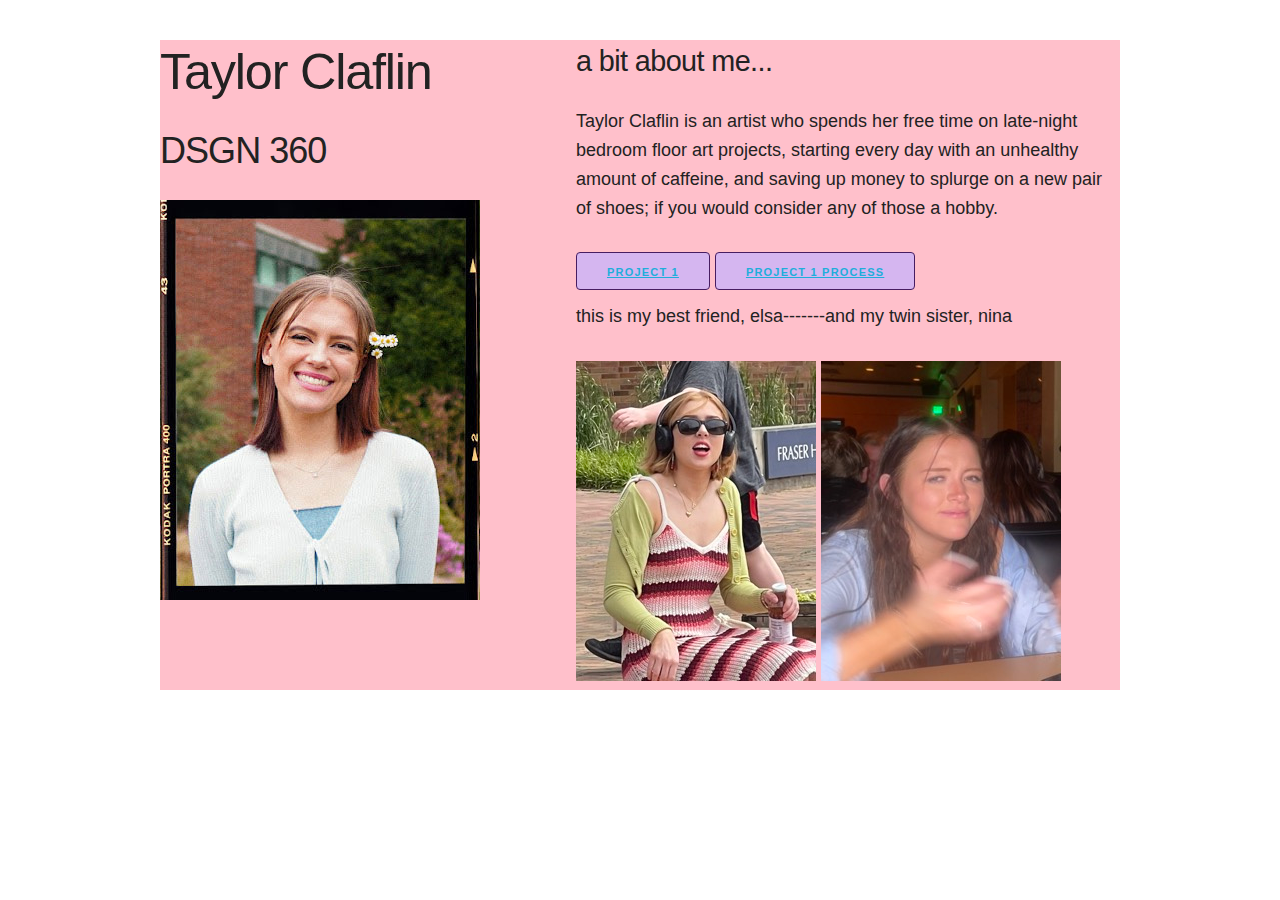
==== index.html @ 24bbd6bc "Update index.html" ====
<!DOCTYPE html>
<html lang="language-en">
<head>
    <meta charset="UTF-8">
        <title>Taylor Claflin</title>
        <link href="stylesheet.css" type="text/css" rel="stylesheet">
        <link href="normalize.css" type="text/css" rel="stylesheet">
        <link href="skeleton.css" type="text/css" rel="stylesheet">
        <link rel="preconnect" href="https://fonts.gstatic.com">
<link href="https://fonts.googleapis.com/css2?
family=Roboto&display=swap" rel="stylesheet">
</head>
<style>
    html {
        margin-top: 40px;
        font-size: 12px;
    }
        .button.button-resume,
        button.button-resume,
        input[type="submit"].button-resume,
        input[type="reset"].button-resume,
        input[type="button"].button-resume {
        color: #FFF;
        background-color: #d5b6f0;
        border-color: #471d61
; }
        .button.button-resume:hover,
        button.button-resume:hover,
        input[type="submit"].button-resume:hover,
        input[type="reset"].button-resume:hover,
        input[type="button"].button-resume:hover,
        .button.button-resume:focus,
        button.button-resume:focus,
        input[type="submit"].button-resume:focus,
        input[type="reset"].button-resume:focus,
        input[type="button"].button-resume:focus {
        color: #FFF;
        background-color: #1efc43;
        border-color: #1efc43; }
</style> 
<body>
    <div class="container" style="background: pink">

            <div class="five columns">
               <h2> Taylor Claflin </h2>
               <h4> DSGN 360 </h4>
               <img src="Images/Professional-Photo.jpg">
               
            </div>
            <div class="seven columns">
                <h5> a bit about me...</h5>
                <p>Taylor Claflin is an artist who spends her free time on late-night bedroom floor art projects, starting every day with an unhealthy amount of caffeine, and saving up money to splurge on a new pair of shoes; if you would consider any of those a hobby. </p>
                <button class="button-resume"> <a href="https://www.figma.com/proto/qqR4hTw444zZZbTWoKDu2V/DSGN-360-Demo?page-id=0%3A1&node-id=19%3A4&viewport=-110%2C438%2C0.11&scaling=scale-down&starting-point-node-id=19%3A4">Project 1</a></button>
            <button class="button-resume"> <a href="Lighthouse Mission Ministries - Case Study.pdf">Project 1 Process</a></button>
            <p>this is my best friend, elsa-------and my twin sister, nina</p>

            <img src="Images/Elsa.jpeg">
            <img src="Images/Nina.jpeg">
        </div>
        </div>
    </div>
    </body>
</html>
---- stylesheet.css ----
body {
    font-family: ‘Roboto’, sans-serif;
}
h1 {
    padding-top: 3%;
}
img {
    position: relative;
}
nav {
    position: fixed;
    top: 0;
    left: 0;
    width: 100%;
    background: pink;
    
}
ul {
    list-style-type: none;
}
li {
    display: inline;
    padding: 1em;
    white-space: nowrap;
}
---- skeleton.css ----
/*
* Skeleton V2.0.4
* Copyright 2014, Dave Gamache
* www.getskeleton.com
* Free to use under the MIT license.
* http://www.opensource.org/licenses/mit-license.php
* 12/29/2014
*/


/* Table of contents
––––––––––––––––––––––––––––––––––––––––––––––––––
- Grid
- Base Styles
- Typography
- Links
- Buttons
- Forms
- Lists
- Code
- Tables
- Spacing
- Utilities
- Clearing
- Media Queries
*/


/* Grid
–––––––––––––––––––––––––––––––––––––––––––––––––– */
.container {
  position: relative;
  width: 100%;
  max-width: 960px;
  margin: 0 auto;
  padding: 0 20px;
  box-sizing: border-box; }
.column,
.columns {
  width: 100%;
  float: left;
  box-sizing: border-box; }

/* For devices larger than 400px */
@media (min-width: 400px) {
  .container {
    width: 85%;
    padding: 0; }
}

/* For devices larger than 550px */
@media (min-width: 550px) {
  .container {
    width: 80%; }
  .column,
  .columns {
    margin-left: 4%; }
  .column:first-child,
  .columns:first-child {
    margin-left: 0; }

  .one.column,
  .one.columns                    { width: 4.66666666667%; }
  .two.columns                    { width: 13.3333333333%; }
  .three.columns                  { width: 22%;            }
  .four.columns                   { width: 30.6666666667%; }
  .five.columns                   { width: 39.3333333333%; }
  .six.columns                    { width: 48%;            }
  .seven.columns                  { width: 56.6666666667%; }
  .eight.columns                  { width: 65.3333333333%; }
  .nine.columns                   { width: 74.0%;          }
  .ten.columns                    { width: 82.6666666667%; }
  .eleven.columns                 { width: 91.3333333333%; }
  .twelve.columns                 { width: 100%; margin-left: 0; }

  .one-third.column               { width: 30.6666666667%; }
  .two-thirds.column              { width: 65.3333333333%; }

  .one-half.column                { width: 48%; }

  /* Offsets */
  .offset-by-one.column,
  .offset-by-one.columns          { margin-left: 8.66666666667%; }
  .offset-by-two.column,
  .offset-by-two.columns          { margin-left: 17.3333333333%; }
  .offset-by-three.column,
  .offset-by-three.columns        { margin-left: 26%;            }
  .offset-by-four.column,
  .offset-by-four.columns         { margin-left: 34.6666666667%; }
  .offset-by-five.column,
  .offset-by-five.columns         { margin-left: 43.3333333333%; }
  .offset-by-six.column,
  .offset-by-six.columns          { margin-left: 52%;            }
  .offset-by-seven.column,
  .offset-by-seven.columns        { margin-left: 60.6666666667%; }
  .offset-by-eight.column,
  .offset-by-eight.columns        { margin-left: 69.3333333333%; }
  .offset-by-nine.column,
  .offset-by-nine.columns         { margin-left: 78.0%;          }
  .offset-by-ten.column,
  .offset-by-ten.columns          { margin-left: 86.6666666667%; }
  .offset-by-eleven.column,
  .offset-by-eleven.columns       { margin-left: 95.3333333333%; }

  .offset-by-one-third.column,
  .offset-by-one-third.columns    { margin-left: 34.6666666667%; }
  .offset-by-two-thirds.column,
  .offset-by-two-thirds.columns   { margin-left: 69.3333333333%; }

  .offset-by-one-half.column,
  .offset-by-one-half.columns     { margin-left: 52%; }

}


/* Base Styles
–––––––––––––––––––––––––––––––––––––––––––––––––– */
/* NOTE
html is set to 62.5% so that all the REM measurements throughout Skeleton
are based on 10px sizing. So basically 1.5rem = 15px :) */
html {
  font-size: 62.5%; }
body {
  font-size: 1.5em; /* currently ems cause chrome bug misinterpreting rems on body element */
  line-height: 1.6;
  font-weight: 400;
  font-family: "Raleway", "HelveticaNeue", "Helvetica Neue", Helvetica, Arial, sans-serif;
  color: #222; }


/* Typography
–––––––––––––––––––––––––––––––––––––––––––––––––– */
h1, h2, h3, h4, h5, h6 {
  margin-top: 0;
  margin-bottom: 2rem;
  font-weight: 300; }
h1 { font-size: 4.0rem; line-height: 1.2;  letter-spacing: -.1rem;}
h2 { font-size: 3.6rem; line-height: 1.25; letter-spacing: -.1rem; }
h3 { font-size: 3.0rem; line-height: 1.3;  letter-spacing: -.1rem; }
h4 { font-size: 2.4rem; line-height: 1.35; letter-spacing: -.08rem; }
h5 { font-size: 1.8rem; line-height: 1.5;  letter-spacing: -.05rem; }
h6 { font-size: 1.5rem; line-height: 1.6;  letter-spacing: 0; }

/* Larger than phablet */
@media (min-width: 550px) {
  h1 { font-size: 5.0rem; }
  h2 { font-size: 4.2rem; }
  h3 { font-size: 3.6rem; }
  h4 { font-size: 3.0rem; }
  h5 { font-size: 2.4rem; }
  h6 { font-size: 1.5rem; }
}

p {
  margin-top: 0; }


/* Links
–––––––––––––––––––––––––––––––––––––––––––––––––– */
a {
  color: #1EAEDB; }
a:hover {
  color: #0FA0CE; }


/* Buttons
–––––––––––––––––––––––––––––––––––––––––––––––––– */
.button,
button,
input[type="submit"],
input[type="reset"],
input[type="button"] {
  display: inline-block;
  height: 38px;
  padding: 0 30px;
  color: #555;
  text-align: center;
  font-size: 11px;
  font-weight: 600;
  line-height: 38px;
  letter-spacing: .1rem;
  text-transform: uppercase;
  text-decoration: none;
  white-space: nowrap;
  background-color: transparent;
  border-radius: 4px;
  border: 1px solid #bbb;
  cursor: pointer;
  box-sizing: border-box; }
.button:hover,
button:hover,
input[type="submit"]:hover,
input[type="reset"]:hover,
input[type="button"]:hover,
.button:focus,
button:focus,
input[type="submit"]:focus,
input[type="reset"]:focus,
input[type="button"]:focus {
  color: #333;
  border-color: #888;
  outline: 0; }
.button.button-primary,
button.button-primary,
input[type="submit"].button-primary,
input[type="reset"].button-primary,
input[type="button"].button-primary {
  color: #FFF;
  background-color: #33C3F0;
  border-color: #33C3F0; }
.button.button-primary:hover,
button.button-primary:hover,
input[type="submit"].button-primary:hover,
input[type="reset"].button-primary:hover,
input[type="button"].button-primary:hover,
.button.button-primary:focus,
button.button-primary:focus,
input[type="submit"].button-primary:focus,
input[type="reset"].button-primary:focus,
input[type="button"].button-primary:focus {
  color: #FFF;
  background-color: #1EAEDB;
  border-color: #1EAEDB; }


/* Forms
–––––––––––––––––––––––––––––––––––––––––––––––––– */
input[type="email"],
input[type="number"],
input[type="search"],
input[type="text"],
input[type="tel"],
input[type="url"],
input[type="password"],
textarea,
select {
  height: 38px;
  padding: 6px 10px; /* The 6px vertically centers text on FF, ignored by Webkit */
  background-color: #fff;
  border: 1px solid #D1D1D1;
  border-radius: 4px;
  box-shadow: none;
  box-sizing: border-box; }
/* Removes awkward default styles on some inputs for iOS */
input[type="email"],
input[type="number"],
input[type="search"],
input[type="text"],
input[type="tel"],
input[type="url"],
input[type="password"],
textarea {
  -webkit-appearance: none;
     -moz-appearance: none;
          appearance: none; }
textarea {
  min-height: 65px;
  padding-top: 6px;
  padding-bottom: 6px; }
input[type="email"]:focus,
input[type="number"]:focus,
input[type="search"]:focus,
input[type="text"]:focus,
input[type="tel"]:focus,
input[type="url"]:focus,
input[type="password"]:focus,
textarea:focus,
select:focus {
  border: 1px solid #33C3F0;
  outline: 0; }
label,
legend {
  display: block;
  margin-bottom: .5rem;
  font-weight: 600; }
fieldset {
  padding: 0;
  border-width: 0; }
input[type="checkbox"],
input[type="radio"] {
  display: inline; }
label > .label-body {
  display: inline-block;
  margin-left: .5rem;
  font-weight: normal; }


/* Lists
–––––––––––––––––––––––––––––––––––––––––––––––––– */
ul {
  list-style: circle inside; }
ol {
  list-style: decimal inside; }
ol, ul {
  padding-left: 0;
  margin-top: 0; }
ul ul,
ul ol,
ol ol,
ol ul {
  margin: 1.5rem 0 1.5rem 3rem;
  font-size: 90%; }
li {
  margin-bottom: 1rem; }


/* Code
–––––––––––––––––––––––––––––––––––––––––––––––––– */
code {
  padding: .2rem .5rem;
  margin: 0 .2rem;
  font-size: 90%;
  white-space: nowrap;
  background: #F1F1F1;
  border: 1px solid #E1E1E1;
  border-radius: 4px; }
pre > code {
  display: block;
  padding: 1rem 1.5rem;
  white-space: pre; }


/* Tables
–––––––––––––––––––––––––––––––––––––––––––––––––– */
th,
td {
  padding: 12px 15px;
  text-align: left;
  border-bottom: 1px solid #E1E1E1; }
th:first-child,
td:first-child {
  padding-left: 0; }
th:last-child,
td:last-child {
  padding-right: 0; }


/* Spacing
–––––––––––––––––––––––––––––––––––––––––––––––––– */
button,
.button {
  margin-bottom: 1rem; }
input,
textarea,
select,
fieldset {
  margin-bottom: 1.5rem; }
pre,
blockquote,
dl,
figure,
table,
p,
ul,
ol,
form {
  margin-bottom: 2.5rem; }


/* Utilities
–––––––––––––––––––––––––––––––––––––––––––––––––– */
.u-full-width {
  width: 100%;
  box-sizing: border-box; }
.u-max-full-width {
  max-width: 100%;
  box-sizing: border-box; }
.u-pull-right {
  float: right; }
.u-pull-left {
  float: left; }


/* Misc
–––––––––––––––––––––––––––––––––––––––––––––––––– */
hr {
  margin-top: 3rem;
  margin-bottom: 3.5rem;
  border-width: 0;
  border-top: 1px solid #E1E1E1; }


/* Clearing
–––––––––––––––––––––––––––––––––––––––––––––––––– */

/* Self Clearing Goodness */
.container:after,
.row:after,
.u-cf {
  content: "";
  display: table;
  clear: both; }


/* Media Queries
–––––––––––––––––––––––––––––––––––––––––––––––––– */
/*
Note: The best way to structure the use of media queries is to create the queries
near the relevant code. For example, if you wanted to change the styles for buttons
on small devices, paste the mobile query code up in the buttons section and style it
there.
*/


/* Larger than mobile */
@media (min-width: 400px) {}

/* Larger than phablet (also point when grid becomes active) */
@media (min-width: 550px) {}

/* Larger than tablet */
@media (min-width: 750px) {}

/* Larger than desktop */
@media (min-width: 1000px) {}

/* Larger than Desktop HD */
@media (min-width: 1200px) {}
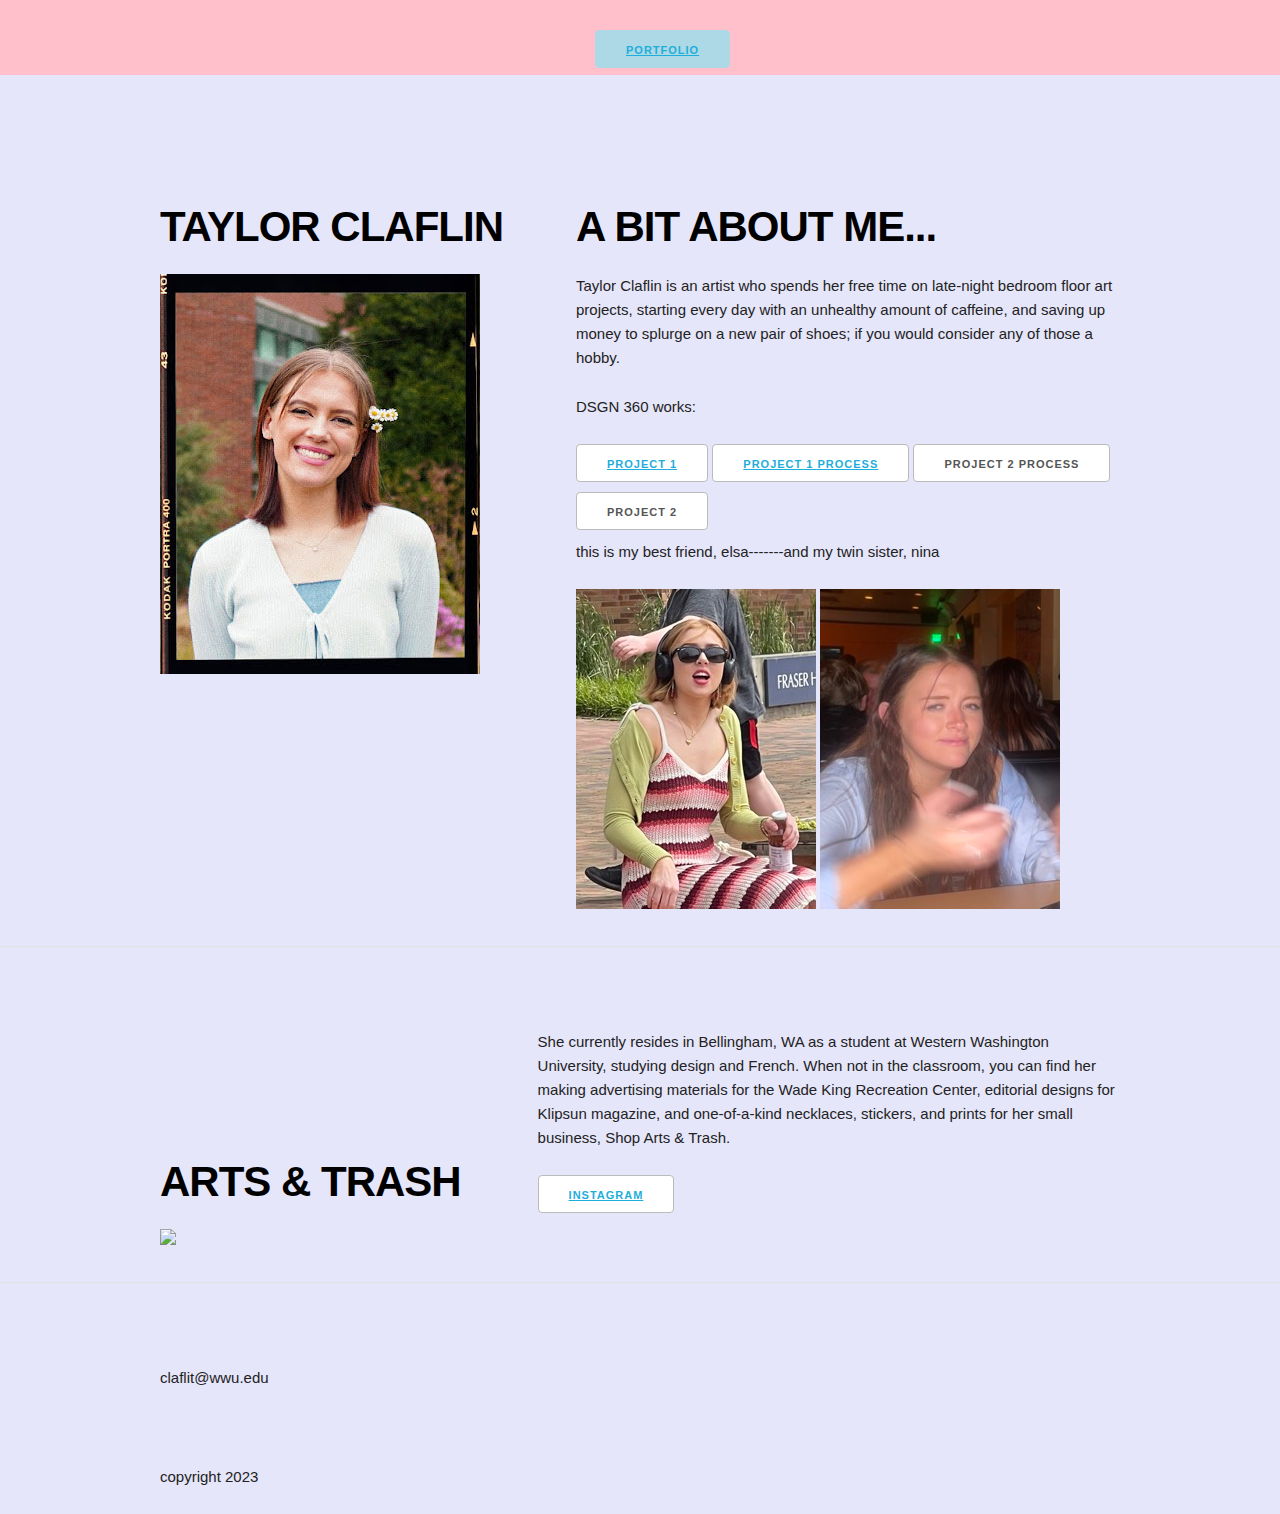
==== commit 1bd1e646: "t" ====
--- a/index.html
+++ b/index.html
@@ -3,62 +3,71 @@
 <head>
     <meta charset="UTF-8">
         <title>Taylor Claflin</title>
-        <link href="stylesheet.css" type="text/css" rel="stylesheet">
         <link href="normalize.css" type="text/css" rel="stylesheet">
         <link href="skeleton.css" type="text/css" rel="stylesheet">
-        <link rel="preconnect" href="https://fonts.gstatic.com">
-<link href="https://fonts.googleapis.com/css2?
-family=Roboto&display=swap" rel="stylesheet">
+        <link href="stylesheet.css" type="text/css" rel="stylesheet">
 </head>
 <style>
-    html {
-        margin-top: 40px;
-        font-size: 12px;
-    }
-        .button.button-resume,
-        button.button-resume,
-        input[type="submit"].button-resume,
-        input[type="reset"].button-resume,
-        input[type="button"].button-resume {
-        color: #FFF;
-        background-color: #d5b6f0;
-        border-color: #471d61
-; }
-        .button.button-resume:hover,
-        button.button-resume:hover,
-        input[type="submit"].button-resume:hover,
-        input[type="reset"].button-resume:hover,
-        input[type="button"].button-resume:hover,
-        .button.button-resume:focus,
-        button.button-resume:focus,
-        input[type="submit"].button-resume:focus,
-        input[type="reset"].button-resume:focus,
-        input[type="button"].button-resume:focus {
-        color: #FFF;
-        background-color: #1efc43;
-        border-color: #1efc43; }
+    
+ 
+ 
 </style> 
 <body>
-    <div class="container" style="background: pink">
-
+    <header class="row">
+        <nav>
+            <ul>
+                <div class="buttoncontainer"> 
+                        <button class="button-primary"> <a href="https://taylorclaflin.com/portfolio" target="_blank">portfolio</a> </button>
+                </div>  
+            </ul>
+        </nav>
+        </header>
+    <div class="container">
+        <div class="rows">
             <div class="five columns">
-               <h2> Taylor Claflin </h2>
-               <h4> DSGN 360 </h4>
+               <h2 id="animName"> <strong> Taylor Claflin </strong></h2>
                <img src="Images/Professional-Photo.jpg">
+            </div>
+            <div class="seven columns">
+                <h2 id="bio">a bit about me...</h2>
+                <p>Taylor Claflin is an artist who spends her free time on late-night bedroom floor art projects, starting every day with an unhealthy amount of caffeine, and saving up money to splurge on a new pair of shoes; if you would consider any of those a hobby. 
+                </p>
+                <p>DSGN 360 works:</p>
+                <button class="button-submit"> <a href="https://www.figma.com/proto/qqR4hTw444zZZbTWoKDu2V/DSGN-360-Demo?page-id=0%3A1&node-id=19%3A4&viewport=-110%2C438%2C0.11&scaling=scale-down&starting-point-node-id=19%3A4">Project 1</a></button>
+                <button class="button-resume"> <a href="Lighthouse Mission Ministries - Case Study.pdf">Project 1 Process</a></button>
+                <button class="button-submit">project 2 process</button>
+                    <button class="button-submit">project 2</button>
+                <p>this is my best friend, elsa-------and my twin sister, nina</p>
+            <img src="Images/Elsa.jpeg">
+            <img src="Images/Nina.jpeg">
+             </div>
+        </div>
+    </div>
+    <hr>
+    <br><br>
+    <div class="container">
+        <div class="rows">
+            <div class="five columns">
+                <h2> <strong> Arts & Trash </strong></h2>
+                <img id="one" src="Images/Fair Small.jpeg">
                
             </div>
-            <div class="seven columns">
-                <h5> a bit about me...</h5>
-                <p>Taylor Claflin is an artist who spends her free time on late-night bedroom floor art projects, starting every day with an unhealthy amount of caffeine, and saving up money to splurge on a new pair of shoes; if you would consider any of those a hobby. </p>
-                <button class="button-resume"> <a href="https://www.figma.com/proto/qqR4hTw444zZZbTWoKDu2V/DSGN-360-Demo?page-id=0%3A1&node-id=19%3A4&viewport=-110%2C438%2C0.11&scaling=scale-down&starting-point-node-id=19%3A4">Project 1</a></button>
-            <button class="button-resume"> <a href="Lighthouse Mission Ministries - Case Study.pdf">Project 1 Process</a></button>
-            <p>this is my best friend, elsa-------and my twin sister, nina</p>
-
-            <img src="Images/Elsa.jpeg">
-            <img src="Images/Nina.jpeg">
+                <div class="seven columns"></div>
+                    <p>She currently resides in Bellingham, WA as a student at Western Washington University, studying design and French. When not in the classroom, you can find her making advertising materials for the Wade King Recreation Center, editorial designs for Klipsun magazine, and one-of-a-kind necklaces, stickers, and prints for her small business, Shop Arts & Trash. </p>
+                <button class="button-resume"> <a href="http://www.instagram.com/shopartsandtrashf">instagram</a></button>
+            </div>
         </div>
+    <hr>
+    <br><br>
+    <div class="container">
+        <div class="rows">
+            <div class="five columns">
+                <footer> claflit@wwu.edu</footer>
+                <p> copyright 2023</p>
+                </div>
+            </div>
         </div>
-    </div>
+   
     </body>
 </html>
         --- a/skeleton.css
+++ b/skeleton.css
@@ -124,7 +124,7 @@
   font-size: 1.5em; /* currently ems cause chrome bug misinterpreting rems on body element */
   line-height: 1.6;
   font-weight: 400;
-  font-family: "Raleway", "HelveticaNeue", "Helvetica Neue", Helvetica, Arial, sans-serif;
+  font-family: 'Gill Sans', 'Gill Sans MT', Calibri, 'Trebuchet MS', sans-serif;
   color: #222; }
 
 
@@ -182,7 +182,7 @@
   text-transform: uppercase;
   text-decoration: none;
   white-space: nowrap;
-  background-color: transparent;
+  background-color: white;
   border-radius: 4px;
   border: 1px solid #bbb;
   cursor: pointer;
@@ -205,9 +205,9 @@
 input[type="submit"].button-primary,
 input[type="reset"].button-primary,
 input[type="button"].button-primary {
-  color: #FFF;
-  background-color: #33C3F0;
-  border-color: #33C3F0; }
+  color: white;
+  background-color: black;
+  border-color: black; }
 .button.button-primary:hover,
 button.button-primary:hover,
 input[type="submit"].button-primary:hover,
--- a/stylesheet.css
+++ b/stylesheet.css
@@ -1,27 +1,113 @@
+h2 {
+    font-family:'Gill Sans MT', 'Gill Sans', 'Gill Sans MT', Calibri, 'Trebuchet MS', sans-serif;
+    text-transform: uppercase;
+    font-weight: 800;
+    color: black;
+    transition: color 1s;
+    padding-top: 3em;
+    }
+    
+h2:hover {
+        color: hotpink;  
+        padding-top: em;
+    }
+    
 body {
-    font-family: ‘Roboto’, sans-serif;
+    padding-top: 5em;
+    background-color: lavender;
+    }
+nav {
+position: fixed;
+top: 0; 
+width: 100%;
+height: 5em;
+background-color: pink;
+z-index: 1;
 }
-h1 {
-    padding-top: 3%;
-}
-img {
-    position: relative;
-}
-nav {
-    position: fixed;
-    top: 0;
-    left: 0;
-    width: 100%;
-    background: pink;
-    
-}
-ul {
-    list-style-type: none;
-}
-li {
-    display: inline;
-    padding: 1em;
-    white-space: nowrap;
+footer {
+    padding-bottom: 5em;
 }
 
+.one {
+  border: 20px solid red;
+}
 
+.buttoncontainer {
+    animation: wiggle 2s linear infinite;
+      }
+      
+      /* Keyframes */
+      @keyframes wiggle {
+        0%, 7% {
+          transform: rotateZ(0);
+        }
+        15% {
+          transform: rotateZ(-15deg);
+        }
+        20% {
+          transform: rotateZ(10deg);
+        }
+        25% {
+          transform: rotateZ(-10deg);
+        }
+        30% {
+          transform: rotateZ(6deg);
+        }
+        35% {
+          transform: rotateZ(-4deg);
+        }
+        40%, 100% {
+          transform: rotateZ(0);
+        }
+      }
+      
+      
+      .buttoncontainer {
+        position: fixed;
+        left: calc(50% - 3em);
+        top: 2em;
+        
+        height: 4em;
+        width: 7em;
+        border: none;
+        border-radius: 0 0 1em 1em;
+        color: #fff;
+        font-family: Helvetica, Arial, Sans-serif;
+        font-size: 1em;
+        transform-origin: 50% 5em;
+      }
+
+
+
+.button.button-primary,
+button.button-primary,
+input[type="submit"].button-primary,
+input[type="reset"].button-primary,
+input[type="button"].button-primary {
+  color: #FFF;
+  background-color:  lightblue;
+  border-color: lightblue; }
+.button.button-primary:hover,
+button.button-primary:hover,
+input[type="submit"].button-primary:hover,
+input[type="reset"].button-primary:hover,
+input[type="button"].button-primary:hover,
+.button.button-primary:focus,
+button.button-primary:focus,
+input[type="submit"].button-primary:focus,
+input[type="reset"].button-primary:focus,
+input[type="button"].button-primary:focus {
+  color: #FFF;
+  background-color: #f235df;
+  border-color: #f235df; }
+
+
+
+
+
+
+
+
+
+
+
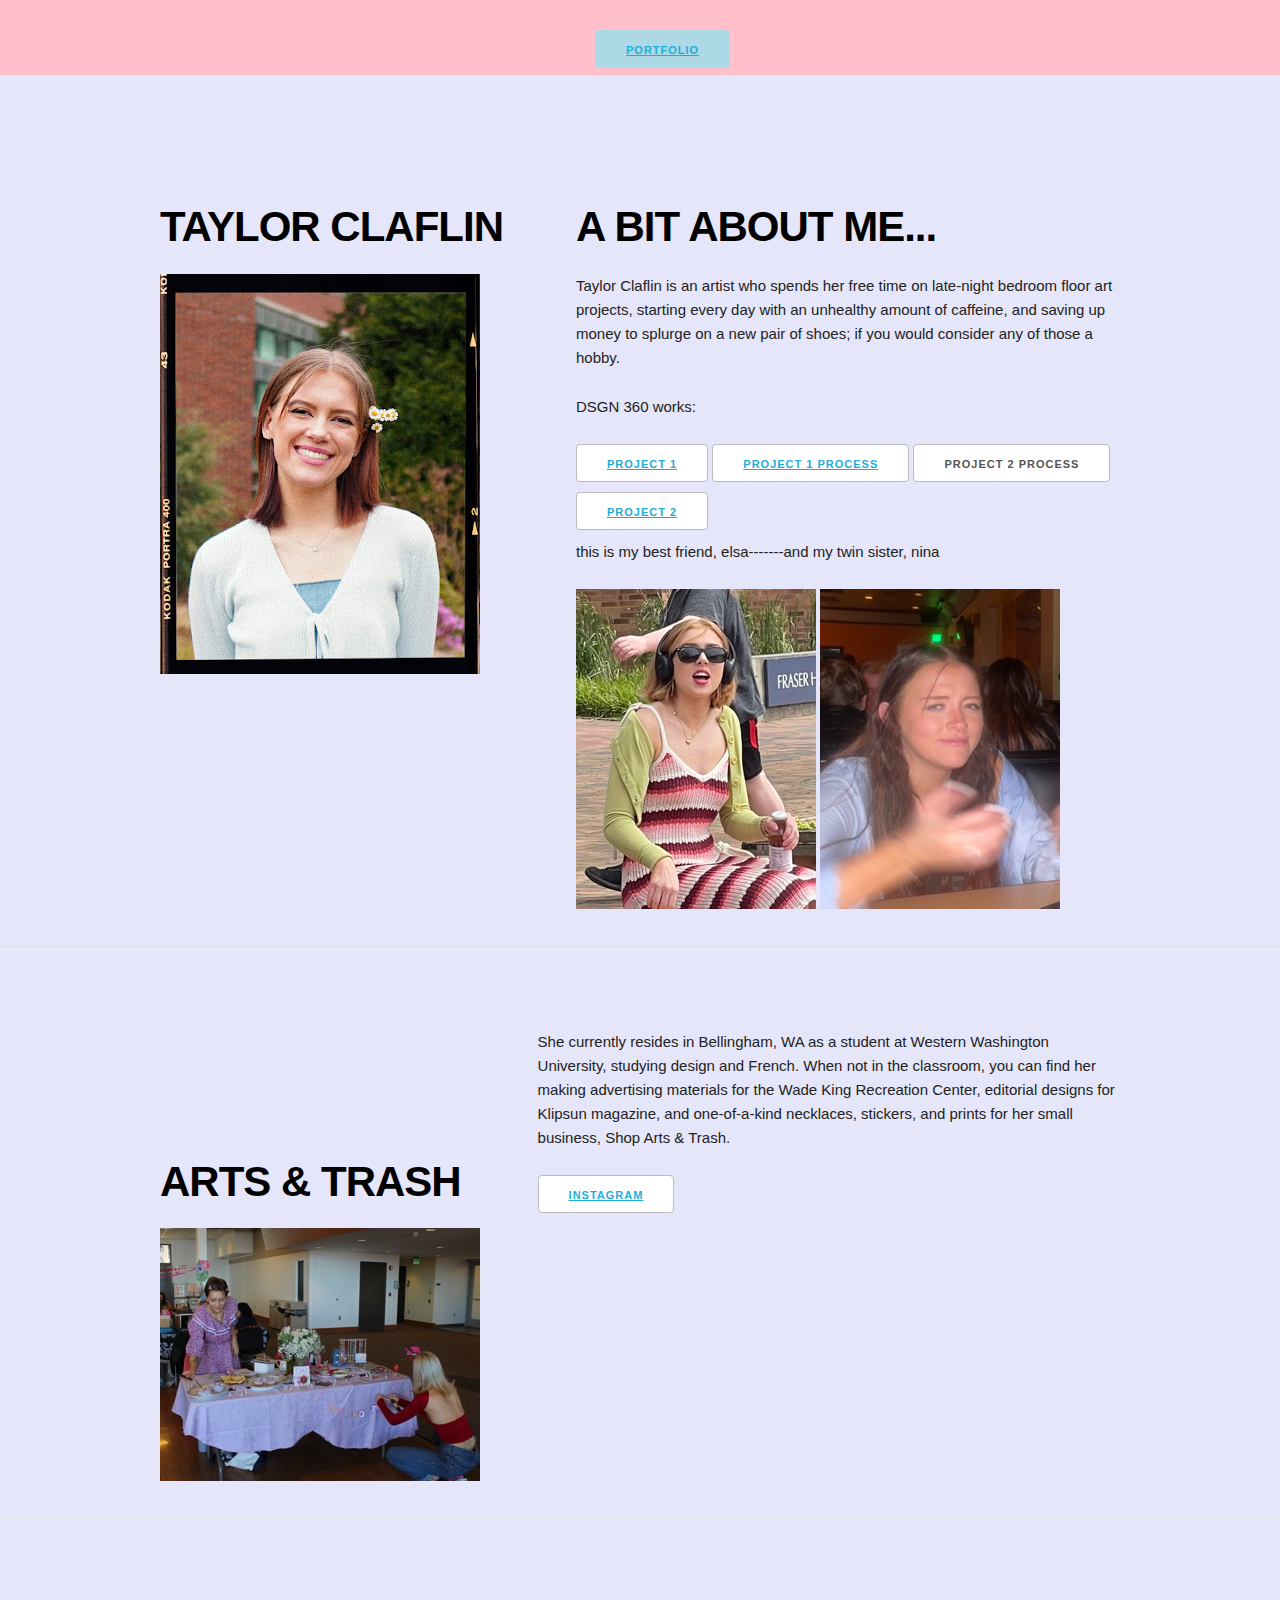
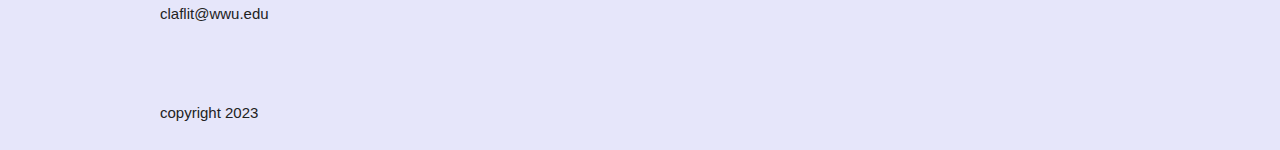
==== commit 9c87915d: "Update index.html" ====
--- a/index.html
+++ b/index.html
@@ -7,10 +7,8 @@
         <link href="skeleton.css" type="text/css" rel="stylesheet">
         <link href="stylesheet.css" type="text/css" rel="stylesheet">
 </head>
-<style>
-    
- 
- 
+
+
 </style> 
 <body>
     <header class="row">
@@ -36,7 +34,7 @@
                 <button class="button-submit"> <a href="https://www.figma.com/proto/qqR4hTw444zZZbTWoKDu2V/DSGN-360-Demo?page-id=0%3A1&node-id=19%3A4&viewport=-110%2C438%2C0.11&scaling=scale-down&starting-point-node-id=19%3A4">Project 1</a></button>
                 <button class="button-resume"> <a href="Lighthouse Mission Ministries - Case Study.pdf">Project 1 Process</a></button>
                 <button class="button-submit">project 2 process</button>
-                    <button class="button-submit">project 2</button>
+                    <button class="button-submit"><a href="file:///Users/taylorclaflin/Documents/GitHub/TaylorClaflin.github.io/Taylor2.html">project 2</a></button>
                 <p>this is my best friend, elsa-------and my twin sister, nina</p>
             <img src="Images/Elsa.jpeg">
             <img src="Images/Nina.jpeg">
@@ -70,4 +68,5 @@
    
     </body>
 </html>
-        +        
+
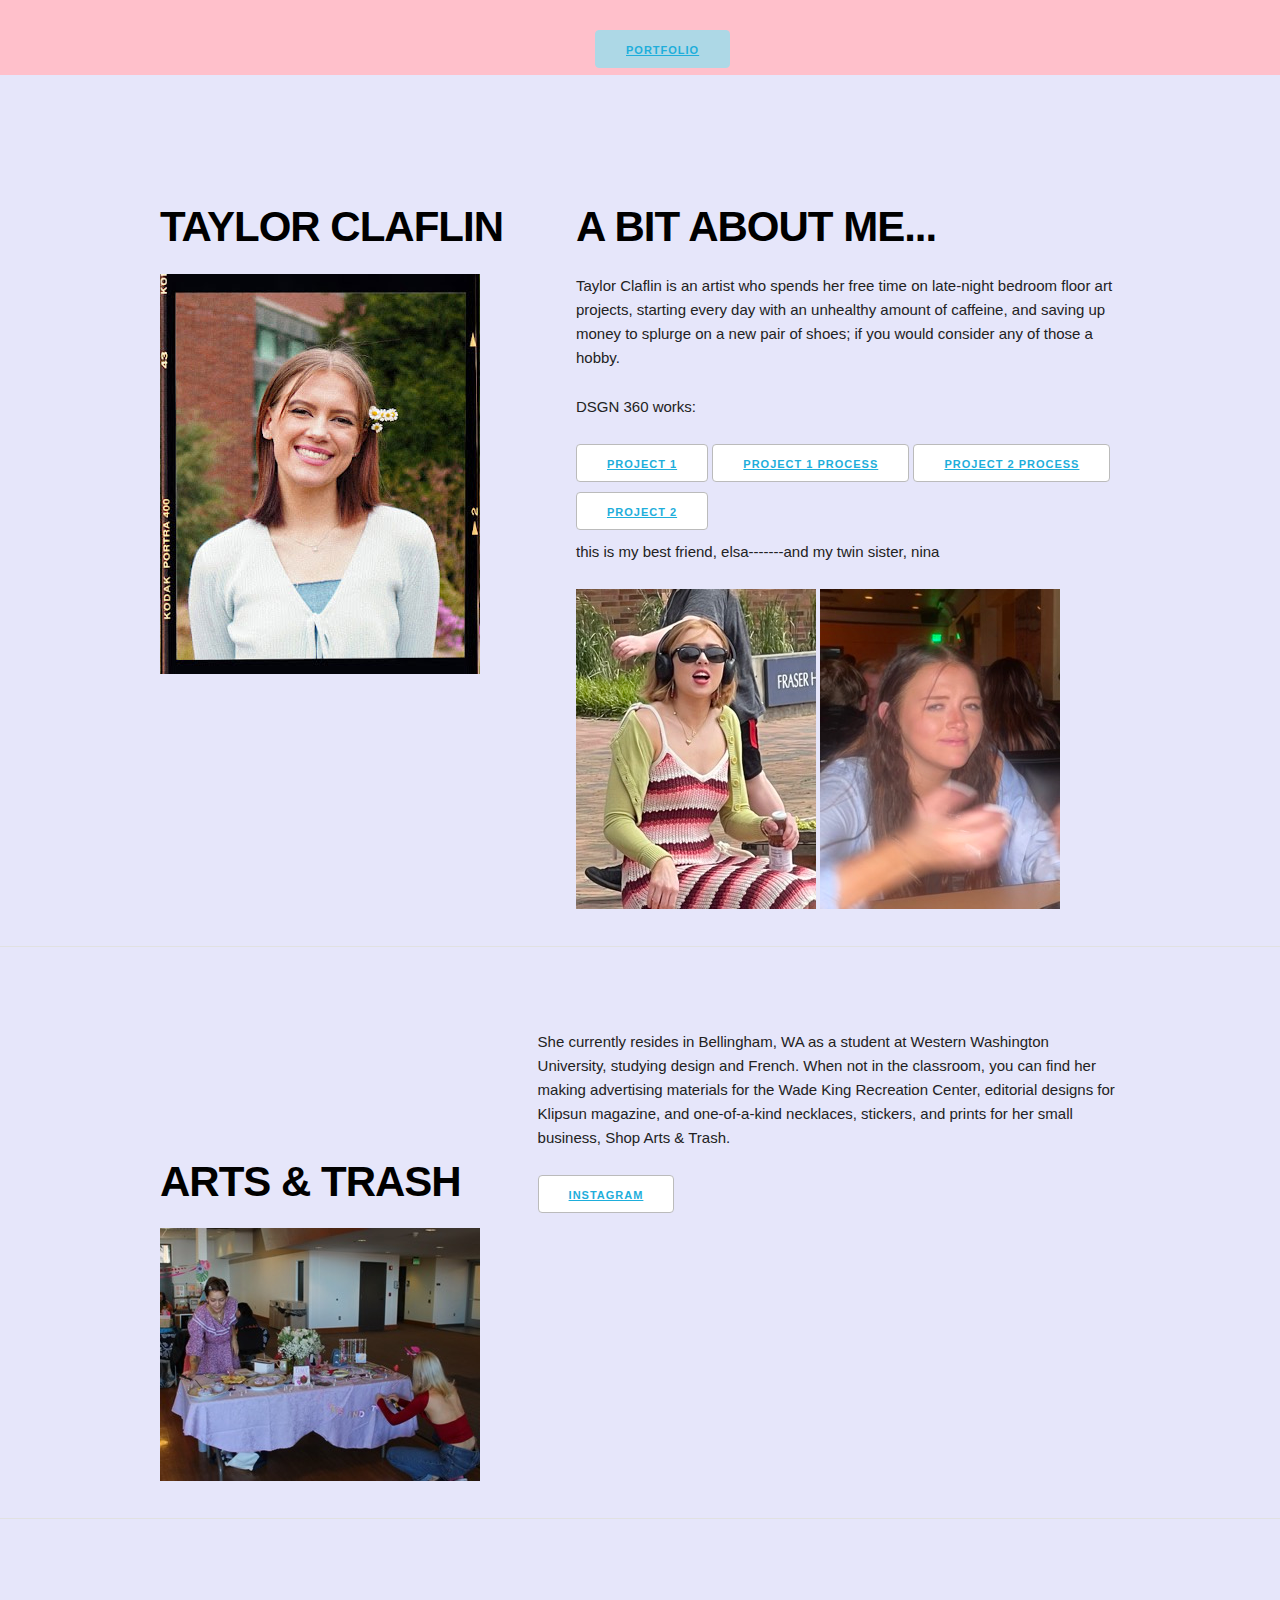
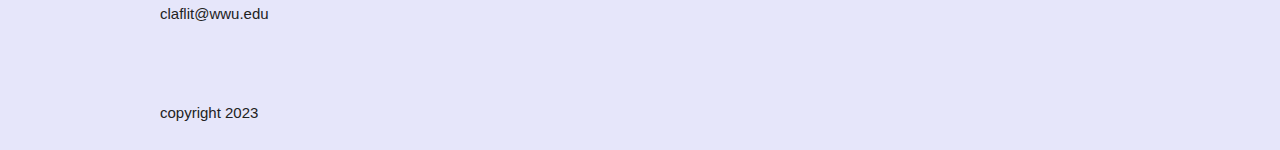
==== commit f427ef78: "Update index.html" ====
--- a/index.html
+++ b/index.html
@@ -33,8 +33,8 @@
                 <p>DSGN 360 works:</p>
                 <button class="button-submit"> <a href="https://www.figma.com/proto/qqR4hTw444zZZbTWoKDu2V/DSGN-360-Demo?page-id=0%3A1&node-id=19%3A4&viewport=-110%2C438%2C0.11&scaling=scale-down&starting-point-node-id=19%3A4">Project 1</a></button>
                 <button class="button-resume"> <a href="Lighthouse Mission Ministries - Case Study.pdf">Project 1 Process</a></button>
-                <button class="button-submit">project 2 process</button>
-                    <button class="button-submit"><a href="file:///Users/taylorclaflin/Documents/GitHub/TaylorClaflin.github.io/Taylor2.html">project 2</a></button>
+                <button class="button-submit"><a href="https://www.figma.com/proto/O76Ahy4zoDqXEcGfffZQMZ/Untitled?page-id=0%3A1&node-id=17-6&viewport=-780%2C-652%2C0.44&scaling=scale-down&starting-point-node-id=17%3A6">Project 2 Process</button>
+                    <button class="button-submit"><a href="Taylor2.html"> Project 2</a></button>
                 <p>this is my best friend, elsa-------and my twin sister, nina</p>
             <img src="Images/Elsa.jpeg">
             <img src="Images/Nina.jpeg">
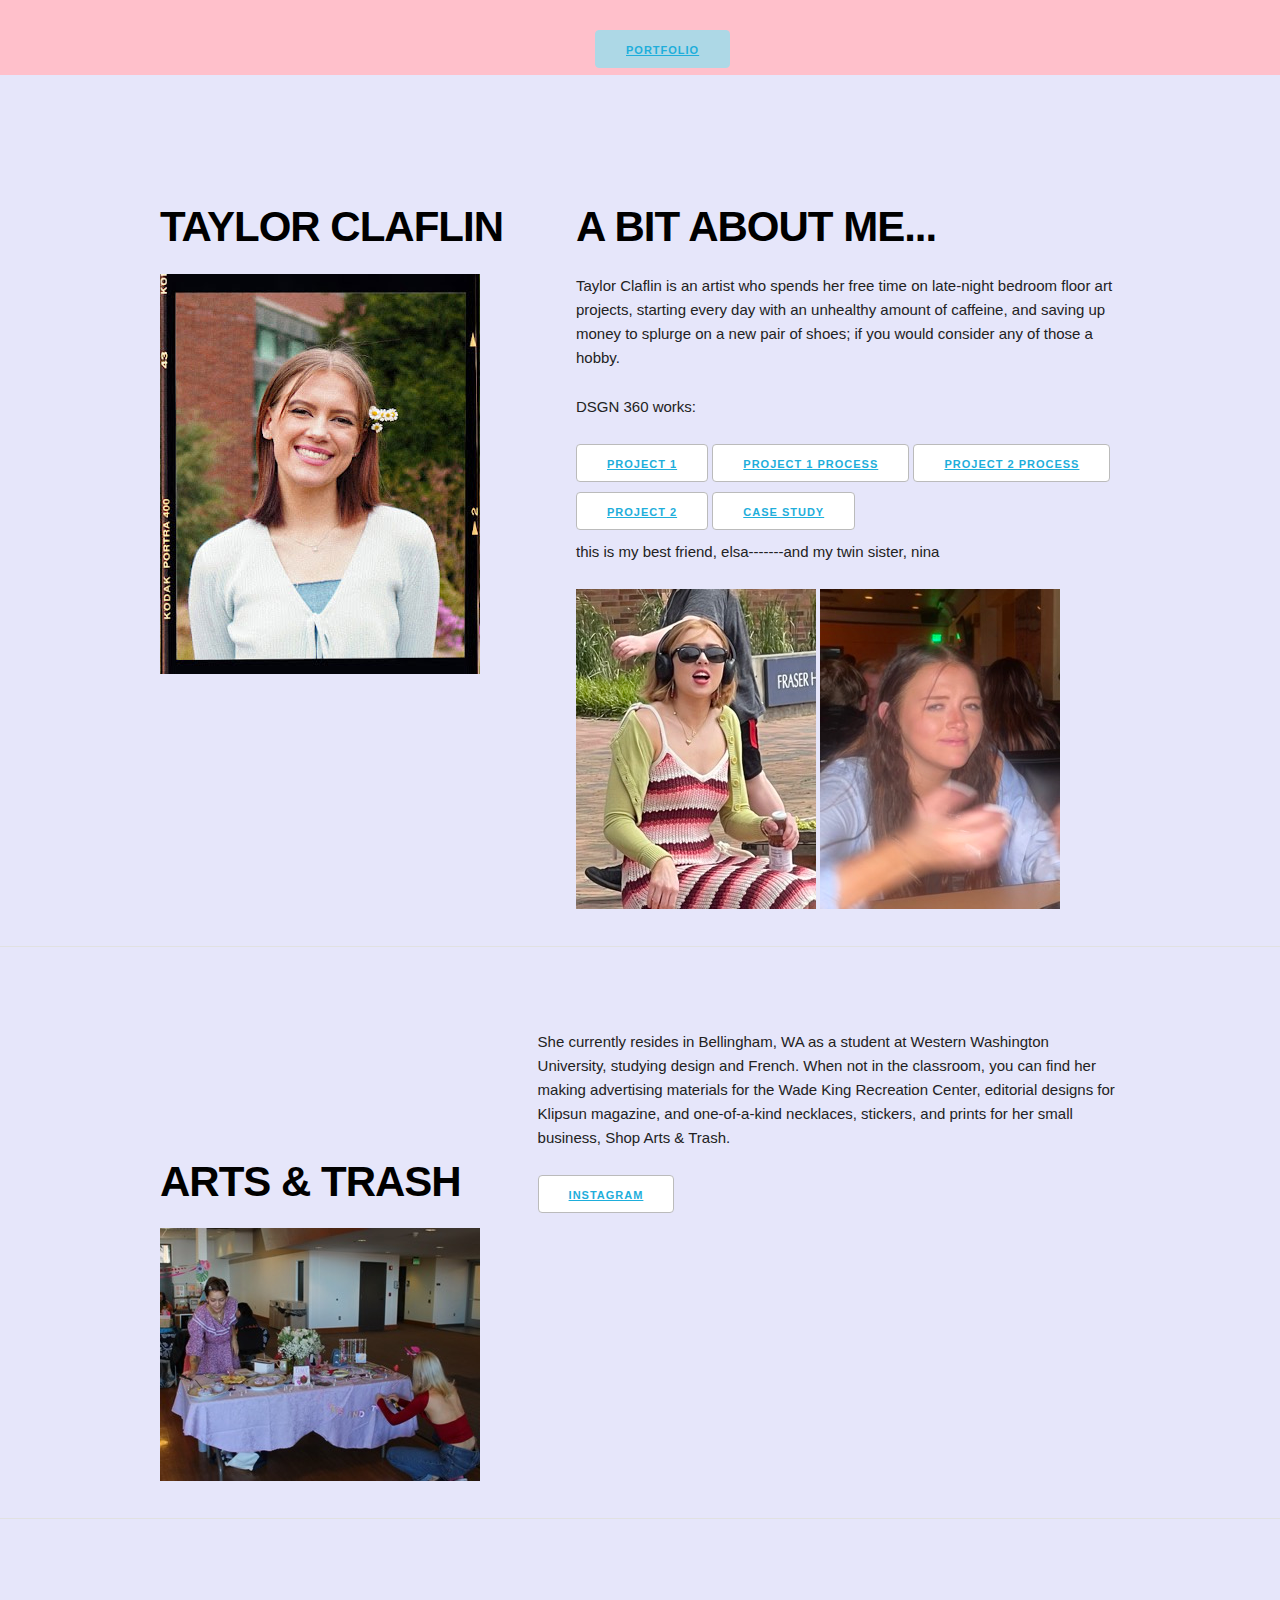
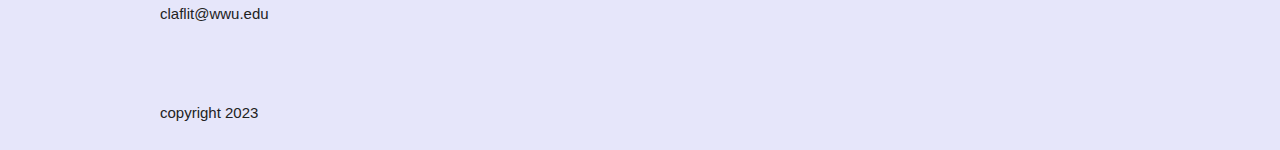
==== commit 8152c154: "Update index.html" ====
--- a/index.html
+++ b/index.html
@@ -34,7 +34,8 @@
                 <button class="button-submit"> <a href="https://www.figma.com/proto/qqR4hTw444zZZbTWoKDu2V/DSGN-360-Demo?page-id=0%3A1&node-id=19%3A4&viewport=-110%2C438%2C0.11&scaling=scale-down&starting-point-node-id=19%3A4">Project 1</a></button>
                 <button class="button-resume"> <a href="Lighthouse Mission Ministries - Case Study.pdf">Project 1 Process</a></button>
                 <button class="button-submit"><a href="https://www.figma.com/proto/O76Ahy4zoDqXEcGfffZQMZ/Untitled?page-id=0%3A1&node-id=17-6&viewport=-780%2C-652%2C0.44&scaling=scale-down&starting-point-node-id=17%3A6">Project 2 Process</button>
-                    <button class="button-submit"><a href="Taylor2.html"> Project 2</a></button>
+                <button class="button-submit"><a href="Taylor2.html"> Project 2</a></button>
+                <button class="button-submit"><a href="https://acrobat.adobe.com/link/review?uri=urn:aaid:scds:US:e08d52d4-1514-3c40-99fb-6e7466c9af10"> Case Study</a></button>
                 <p>this is my best friend, elsa-------and my twin sister, nina</p>
             <img src="Images/Elsa.jpeg">
             <img src="Images/Nina.jpeg">
--- a/stylesheet.css
+++ b/stylesheet.css
@@ -9,7 +9,7 @@
     
 h2:hover {
         color: hotpink;  
-        padding-top: em;
+        padding-top: 3em;
     }
     
 body {
@@ -23,6 +23,7 @@
 height: 5em;
 background-color: pink;
 z-index: 1;
+font-family:'Gill Sans MT', 'Gill Sans', 'Gill Sans MT', Calibri, 'Trebuchet MS', sans-serif;
 }
 footer {
     padding-bottom: 5em;
